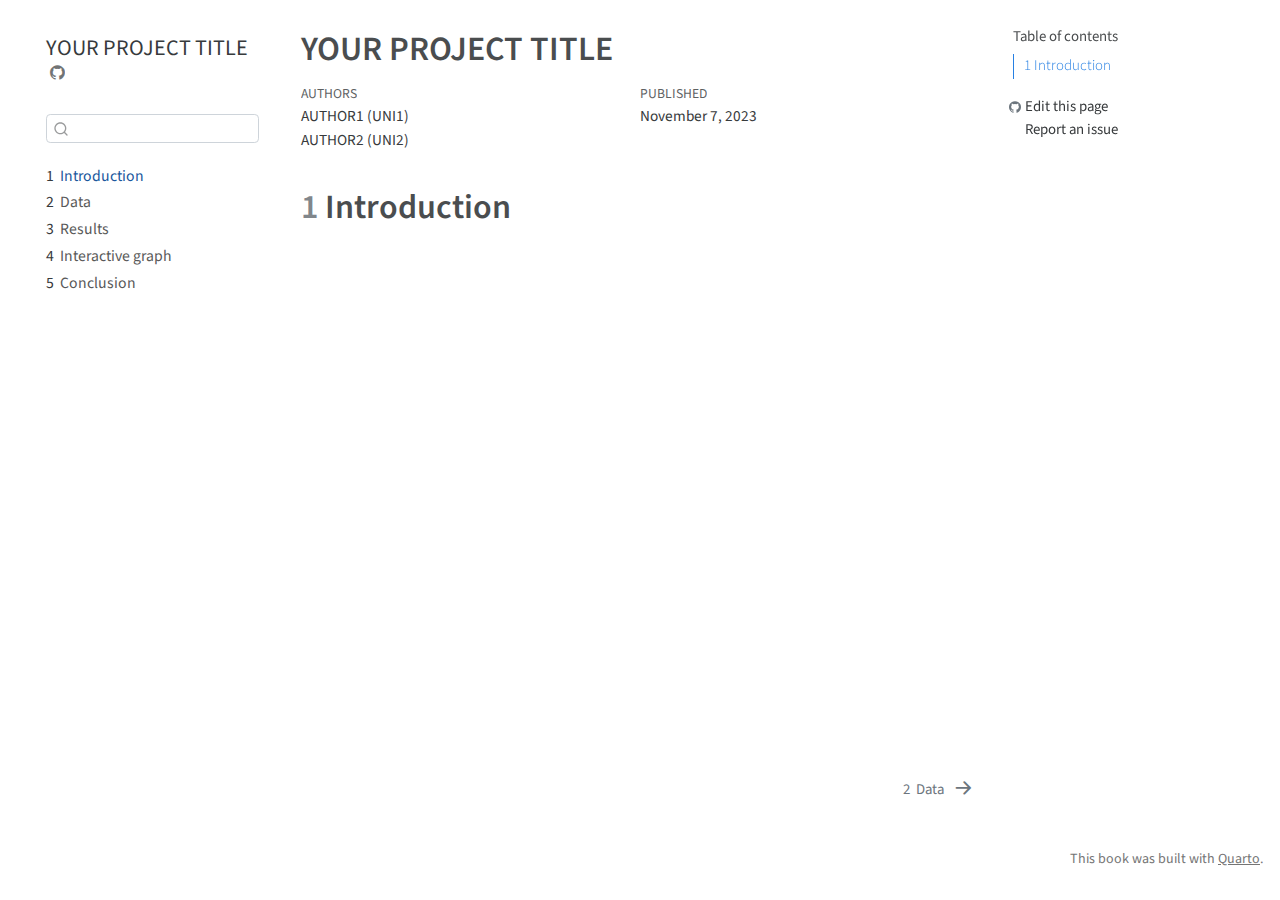
==== docs/index.html @ 66e12816 "Initial commit" ====
<!DOCTYPE html>
<html xmlns="http://www.w3.org/1999/xhtml" lang="en" xml:lang="en"><head>

<meta charset="utf-8">
<meta name="generator" content="quarto-1.3.433">

<meta name="viewport" content="width=device-width, initial-scale=1.0, user-scalable=yes">

<meta name="author" content="AUTHOR1 (UNI1)">
<meta name="author" content="AUTHOR2 (UNI2)">
<meta name="dcterms.date" content="2023-11-07">

<title>YOUR PROJECT TITLE</title>
<style>
code{white-space: pre-wrap;}
span.smallcaps{font-variant: small-caps;}
div.columns{display: flex; gap: min(4vw, 1.5em);}
div.column{flex: auto; overflow-x: auto;}
div.hanging-indent{margin-left: 1.5em; text-indent: -1.5em;}
ul.task-list{list-style: none;}
ul.task-list li input[type="checkbox"] {
  width: 0.8em;
  margin: 0 0.8em 0.2em -1em; /* quarto-specific, see https://github.com/quarto-dev/quarto-cli/issues/4556 */ 
  vertical-align: middle;
}
</style>


<script src="site_libs/quarto-nav/quarto-nav.js"></script>
<script src="site_libs/quarto-nav/headroom.min.js"></script>
<script src="site_libs/clipboard/clipboard.min.js"></script>
<script src="site_libs/quarto-search/autocomplete.umd.js"></script>
<script src="site_libs/quarto-search/fuse.min.js"></script>
<script src="site_libs/quarto-search/quarto-search.js"></script>
<meta name="quarto:offset" content="./">
<link href="./data.html" rel="next">
<script src="site_libs/quarto-html/quarto.js"></script>
<script src="site_libs/quarto-html/popper.min.js"></script>
<script src="site_libs/quarto-html/tippy.umd.min.js"></script>
<script src="site_libs/quarto-html/anchor.min.js"></script>
<link href="site_libs/quarto-html/tippy.css" rel="stylesheet">
<link href="site_libs/quarto-html/quarto-syntax-highlighting.css" rel="stylesheet" id="quarto-text-highlighting-styles">
<script src="site_libs/bootstrap/bootstrap.min.js"></script>
<link href="site_libs/bootstrap/bootstrap-icons.css" rel="stylesheet">
<link href="site_libs/bootstrap/bootstrap.min.css" rel="stylesheet" id="quarto-bootstrap" data-mode="light">
<script id="quarto-search-options" type="application/json">{
  "location": "sidebar",
  "copy-button": false,
  "collapse-after": 3,
  "panel-placement": "start",
  "type": "textbox",
  "limit": 20,
  "language": {
    "search-no-results-text": "No results",
    "search-matching-documents-text": "matching documents",
    "search-copy-link-title": "Copy link to search",
    "search-hide-matches-text": "Hide additional matches",
    "search-more-match-text": "more match in this document",
    "search-more-matches-text": "more matches in this document",
    "search-clear-button-title": "Clear",
    "search-detached-cancel-button-title": "Cancel",
    "search-submit-button-title": "Submit",
    "search-label": "Search"
  }
}</script>


</head>

<body class="nav-sidebar floating">

<div id="quarto-search-results"></div>
  <header id="quarto-header" class="headroom fixed-top">
  <nav class="quarto-secondary-nav">
    <div class="container-fluid d-flex">
      <button type="button" class="quarto-btn-toggle btn" data-bs-toggle="collapse" data-bs-target="#quarto-sidebar,#quarto-sidebar-glass" aria-controls="quarto-sidebar" aria-expanded="false" aria-label="Toggle sidebar navigation" onclick="if (window.quartoToggleHeadroom) { window.quartoToggleHeadroom(); }">
        <i class="bi bi-layout-text-sidebar-reverse"></i>
      </button>
      <nav class="quarto-page-breadcrumbs" aria-label="breadcrumb"><ol class="breadcrumb"><li class="breadcrumb-item"><a href="./index.html"><span class="chapter-number">1</span>&nbsp; <span class="chapter-title">Introduction</span></a></li></ol></nav>
      <a class="flex-grow-1" role="button" data-bs-toggle="collapse" data-bs-target="#quarto-sidebar,#quarto-sidebar-glass" aria-controls="quarto-sidebar" aria-expanded="false" aria-label="Toggle sidebar navigation" onclick="if (window.quartoToggleHeadroom) { window.quartoToggleHeadroom(); }">      
      </a>
      <button type="button" class="btn quarto-search-button" aria-label="" onclick="window.quartoOpenSearch();">
        <i class="bi bi-search"></i>
      </button>
    </div>
  </nav>
</header>
<!-- content -->
<div id="quarto-content" class="quarto-container page-columns page-rows-contents page-layout-article">
<!-- sidebar -->
  <nav id="quarto-sidebar" class="sidebar collapse collapse-horizontal sidebar-navigation floating overflow-auto">
    <div class="pt-lg-2 mt-2 text-left sidebar-header">
    <div class="sidebar-title mb-0 py-0">
      <a href="./">YOUR PROJECT TITLE</a> 
        <div class="sidebar-tools-main">
    <a href="https://github.com/YOUR_GITHUB_ACCOUNT/REPO_NAME" rel="" title="Source Code" class="quarto-navigation-tool px-1" aria-label="Source Code"><i class="bi bi-github"></i></a>
</div>
    </div>
      </div>
        <div class="mt-2 flex-shrink-0 align-items-center">
        <div class="sidebar-search">
        <div id="quarto-search" class="" title="Search"></div>
        </div>
        </div>
    <div class="sidebar-menu-container"> 
    <ul class="list-unstyled mt-1">
        <li class="sidebar-item">
  <div class="sidebar-item-container"> 
  <a href="./index.html" class="sidebar-item-text sidebar-link active">
 <span class="menu-text"><span class="chapter-number">1</span>&nbsp; <span class="chapter-title">Introduction</span></span></a>
  </div>
</li>
        <li class="sidebar-item">
  <div class="sidebar-item-container"> 
  <a href="./data.html" class="sidebar-item-text sidebar-link">
 <span class="menu-text"><span class="chapter-number">2</span>&nbsp; <span class="chapter-title">Data</span></span></a>
  </div>
</li>
        <li class="sidebar-item">
  <div class="sidebar-item-container"> 
  <a href="./results.html" class="sidebar-item-text sidebar-link">
 <span class="menu-text"><span class="chapter-number">3</span>&nbsp; <span class="chapter-title">Results</span></span></a>
  </div>
</li>
        <li class="sidebar-item">
  <div class="sidebar-item-container"> 
  <a href="./d3graph.html" class="sidebar-item-text sidebar-link">
 <span class="menu-text"><span class="chapter-number">4</span>&nbsp; <span class="chapter-title">Interactive graph</span></span></a>
  </div>
</li>
        <li class="sidebar-item">
  <div class="sidebar-item-container"> 
  <a href="./conclusion.html" class="sidebar-item-text sidebar-link">
 <span class="menu-text"><span class="chapter-number">5</span>&nbsp; <span class="chapter-title">Conclusion</span></span></a>
  </div>
</li>
    </ul>
    </div>
</nav>
<div id="quarto-sidebar-glass" data-bs-toggle="collapse" data-bs-target="#quarto-sidebar,#quarto-sidebar-glass"></div>
<!-- margin-sidebar -->
    <div id="quarto-margin-sidebar" class="sidebar margin-sidebar">
        <nav id="TOC" role="doc-toc" class="toc-active">
    <h2 id="toc-title">Table of contents</h2>
   
  <ul>
  <li><a href="#introduction" id="toc-introduction" class="nav-link active" data-scroll-target="#introduction"><span class="header-section-number">1</span> Introduction</a></li>
  </ul>
<div class="toc-actions"><div><i class="bi bi-github"></i></div><div class="action-links"><p><a href="https://github.com/YOUR_GITHUB_ACCOUNT/REPO_NAME/edit/main/index.qmd" class="toc-action">Edit this page</a></p><p><a href="https://github.com/YOUR_GITHUB_ACCOUNT/REPO_NAME/issues/new" class="toc-action">Report an issue</a></p></div></div></nav>
    </div>
<!-- main -->
<main class="content" id="quarto-document-content">

<header id="title-block-header" class="quarto-title-block default">
<div class="quarto-title">
<h1 class="title">YOUR PROJECT TITLE</h1>
</div>



<div class="quarto-title-meta">

    <div>
    <div class="quarto-title-meta-heading">Authors</div>
    <div class="quarto-title-meta-contents">
             <p>AUTHOR1 (UNI1) </p>
             <p>AUTHOR2 (UNI2) </p>
          </div>
  </div>
    
    <div>
    <div class="quarto-title-meta-heading">Published</div>
    <div class="quarto-title-meta-contents">
      <p class="date">November 7, 2023</p>
    </div>
  </div>
  
    
  </div>
  

</header>

<section id="introduction" class="level1" data-number="1">
<h1 data-number="1"><span class="header-section-number">1</span> Introduction</h1>


</section>

</main> <!-- /main -->
<script id="quarto-html-after-body" type="application/javascript">
window.document.addEventListener("DOMContentLoaded", function (event) {
  const toggleBodyColorMode = (bsSheetEl) => {
    const mode = bsSheetEl.getAttribute("data-mode");
    const bodyEl = window.document.querySelector("body");
    if (mode === "dark") {
      bodyEl.classList.add("quarto-dark");
      bodyEl.classList.remove("quarto-light");
    } else {
      bodyEl.classList.add("quarto-light");
      bodyEl.classList.remove("quarto-dark");
    }
  }
  const toggleBodyColorPrimary = () => {
    const bsSheetEl = window.document.querySelector("link#quarto-bootstrap");
    if (bsSheetEl) {
      toggleBodyColorMode(bsSheetEl);
    }
  }
  toggleBodyColorPrimary();  
  const icon = "";
  const anchorJS = new window.AnchorJS();
  anchorJS.options = {
    placement: 'right',
    icon: icon
  };
  anchorJS.add('.anchored');
  const isCodeAnnotation = (el) => {
    for (const clz of el.classList) {
      if (clz.startsWith('code-annotation-')) {                     
        return true;
      }
    }
    return false;
  }
  const clipboard = new window.ClipboardJS('.code-copy-button', {
    text: function(trigger) {
      const codeEl = trigger.previousElementSibling.cloneNode(true);
      for (const childEl of codeEl.children) {
        if (isCodeAnnotation(childEl)) {
          childEl.remove();
        }
      }
      return codeEl.innerText;
    }
  });
  clipboard.on('success', function(e) {
    // button target
    const button = e.trigger;
    // don't keep focus
    button.blur();
    // flash "checked"
    button.classList.add('code-copy-button-checked');
    var currentTitle = button.getAttribute("title");
    button.setAttribute("title", "Copied!");
    let tooltip;
    if (window.bootstrap) {
      button.setAttribute("data-bs-toggle", "tooltip");
      button.setAttribute("data-bs-placement", "left");
      button.setAttribute("data-bs-title", "Copied!");
      tooltip = new bootstrap.Tooltip(button, 
        { trigger: "manual", 
          customClass: "code-copy-button-tooltip",
          offset: [0, -8]});
      tooltip.show();    
    }
    setTimeout(function() {
      if (tooltip) {
        tooltip.hide();
        button.removeAttribute("data-bs-title");
        button.removeAttribute("data-bs-toggle");
        button.removeAttribute("data-bs-placement");
      }
      button.setAttribute("title", currentTitle);
      button.classList.remove('code-copy-button-checked');
    }, 1000);
    // clear code selection
    e.clearSelection();
  });
  function tippyHover(el, contentFn) {
    const config = {
      allowHTML: true,
      content: contentFn,
      maxWidth: 500,
      delay: 100,
      arrow: false,
      appendTo: function(el) {
          return el.parentElement;
      },
      interactive: true,
      interactiveBorder: 10,
      theme: 'quarto',
      placement: 'bottom-start'
    };
    window.tippy(el, config); 
  }
  const noterefs = window.document.querySelectorAll('a[role="doc-noteref"]');
  for (var i=0; i<noterefs.length; i++) {
    const ref = noterefs[i];
    tippyHover(ref, function() {
      // use id or data attribute instead here
      let href = ref.getAttribute('data-footnote-href') || ref.getAttribute('href');
      try { href = new URL(href).hash; } catch {}
      const id = href.replace(/^#\/?/, "");
      const note = window.document.getElementById(id);
      return note.innerHTML;
    });
  }
      let selectedAnnoteEl;
      const selectorForAnnotation = ( cell, annotation) => {
        let cellAttr = 'data-code-cell="' + cell + '"';
        let lineAttr = 'data-code-annotation="' +  annotation + '"';
        const selector = 'span[' + cellAttr + '][' + lineAttr + ']';
        return selector;
      }
      const selectCodeLines = (annoteEl) => {
        const doc = window.document;
        const targetCell = annoteEl.getAttribute("data-target-cell");
        const targetAnnotation = annoteEl.getAttribute("data-target-annotation");
        const annoteSpan = window.document.querySelector(selectorForAnnotation(targetCell, targetAnnotation));
        const lines = annoteSpan.getAttribute("data-code-lines").split(",");
        const lineIds = lines.map((line) => {
          return targetCell + "-" + line;
        })
        let top = null;
        let height = null;
        let parent = null;
        if (lineIds.length > 0) {
            //compute the position of the single el (top and bottom and make a div)
            const el = window.document.getElementById(lineIds[0]);
            top = el.offsetTop;
            height = el.offsetHeight;
            parent = el.parentElement.parentElement;
          if (lineIds.length > 1) {
            const lastEl = window.document.getElementById(lineIds[lineIds.length - 1]);
            const bottom = lastEl.offsetTop + lastEl.offsetHeight;
            height = bottom - top;
          }
          if (top !== null && height !== null && parent !== null) {
            // cook up a div (if necessary) and position it 
            let div = window.document.getElementById("code-annotation-line-highlight");
            if (div === null) {
              div = window.document.createElement("div");
              div.setAttribute("id", "code-annotation-line-highlight");
              div.style.position = 'absolute';
              parent.appendChild(div);
            }
            div.style.top = top - 2 + "px";
            div.style.height = height + 4 + "px";
            let gutterDiv = window.document.getElementById("code-annotation-line-highlight-gutter");
            if (gutterDiv === null) {
              gutterDiv = window.document.createElement("div");
              gutterDiv.setAttribute("id", "code-annotation-line-highlight-gutter");
              gutterDiv.style.position = 'absolute';
              const codeCell = window.document.getElementById(targetCell);
              const gutter = codeCell.querySelector('.code-annotation-gutter');
              gutter.appendChild(gutterDiv);
            }
            gutterDiv.style.top = top - 2 + "px";
            gutterDiv.style.height = height + 4 + "px";
          }
          selectedAnnoteEl = annoteEl;
        }
      };
      const unselectCodeLines = () => {
        const elementsIds = ["code-annotation-line-highlight", "code-annotation-line-highlight-gutter"];
        elementsIds.forEach((elId) => {
          const div = window.document.getElementById(elId);
          if (div) {
            div.remove();
          }
        });
        selectedAnnoteEl = undefined;
      };
      // Attach click handler to the DT
      const annoteDls = window.document.querySelectorAll('dt[data-target-cell]');
      for (const annoteDlNode of annoteDls) {
        annoteDlNode.addEventListener('click', (event) => {
          const clickedEl = event.target;
          if (clickedEl !== selectedAnnoteEl) {
            unselectCodeLines();
            const activeEl = window.document.querySelector('dt[data-target-cell].code-annotation-active');
            if (activeEl) {
              activeEl.classList.remove('code-annotation-active');
            }
            selectCodeLines(clickedEl);
            clickedEl.classList.add('code-annotation-active');
          } else {
            // Unselect the line
            unselectCodeLines();
            clickedEl.classList.remove('code-annotation-active');
          }
        });
      }
  const findCites = (el) => {
    const parentEl = el.parentElement;
    if (parentEl) {
      const cites = parentEl.dataset.cites;
      if (cites) {
        return {
          el,
          cites: cites.split(' ')
        };
      } else {
        return findCites(el.parentElement)
      }
    } else {
      return undefined;
    }
  };
  var bibliorefs = window.document.querySelectorAll('a[role="doc-biblioref"]');
  for (var i=0; i<bibliorefs.length; i++) {
    const ref = bibliorefs[i];
    const citeInfo = findCites(ref);
    if (citeInfo) {
      tippyHover(citeInfo.el, function() {
        var popup = window.document.createElement('div');
        citeInfo.cites.forEach(function(cite) {
          var citeDiv = window.document.createElement('div');
          citeDiv.classList.add('hanging-indent');
          citeDiv.classList.add('csl-entry');
          var biblioDiv = window.document.getElementById('ref-' + cite);
          if (biblioDiv) {
            citeDiv.innerHTML = biblioDiv.innerHTML;
          }
          popup.appendChild(citeDiv);
        });
        return popup.innerHTML;
      });
    }
  }
});
</script>
<nav class="page-navigation">
  <div class="nav-page nav-page-previous">
  </div>
  <div class="nav-page nav-page-next">
      <a href="./data.html" class="pagination-link">
        <span class="nav-page-text"><span class="chapter-number">2</span>&nbsp; <span class="chapter-title">Data</span></span> <i class="bi bi-arrow-right-short"></i>
      </a>
  </div>
</nav>
</div> <!-- /content -->
<footer class="footer">
  <div class="nav-footer">
    <div class="nav-footer-left">
      &nbsp;
    </div>   
    <div class="nav-footer-center">
      &nbsp;
    </div>
    <div class="nav-footer-right">This book was built with <a href="https://quarto.org/">Quarto</a>.</div>
  </div>
</footer>



</body></html>
---- docs/site_libs/quarto-html/tippy.css ----
.tippy-box[data-animation=fade][data-state=hidden]{opacity:0}[data-tippy-root]{max-width:calc(100vw - 10px)}.tippy-box{position:relative;background-color:#333;color:#fff;border-radius:4px;font-size:14px;line-height:1.4;white-space:normal;outline:0;transition-property:transform,visibility,opacity}.tippy-box[data-placement^=top]>.tippy-arrow{bottom:0}.tippy-box[data-placement^=top]>.tippy-arrow:before{bottom:-7px;left:0;border-width:8px 8px 0;border-top-color:initial;transform-origin:center top}.tippy-box[data-placement^=bottom]>.tippy-arrow{top:0}.tippy-box[data-placement^=bottom]>.tippy-arrow:before{top:-7px;left:0;border-width:0 8px 8px;border-bottom-color:initial;transform-origin:center bottom}.tippy-box[data-placement^=left]>.tippy-arrow{right:0}.tippy-box[data-placement^=left]>.tippy-arrow:before{border-width:8px 0 8px 8px;border-left-color:initial;right:-7px;transform-origin:center left}.tippy-box[data-placement^=right]>.tippy-arrow{left:0}.tippy-box[data-placement^=right]>.tippy-arrow:before{left:-7px;border-width:8px 8px 8px 0;border-right-color:initial;transform-origin:center right}.tippy-box[data-inertia][data-state=visible]{transition-timing-function:cubic-bezier(.54,1.5,.38,1.11)}.tippy-arrow{width:16px;height:16px;color:#333}.tippy-arrow:before{content:"";position:absolute;border-color:transparent;border-style:solid}.tippy-content{position:relative;padding:5px 9px;z-index:1}
---- docs/site_libs/quarto-html/quarto-syntax-highlighting.css ----
/* quarto syntax highlight colors */
:root {
  --quarto-hl-ot-color: #003B4F;
  --quarto-hl-at-color: #657422;
  --quarto-hl-ss-color: #20794D;
  --quarto-hl-an-color: #5E5E5E;
  --quarto-hl-fu-color: #4758AB;
  --quarto-hl-st-color: #20794D;
  --quarto-hl-cf-color: #003B4F;
  --quarto-hl-op-color: #5E5E5E;
  --quarto-hl-er-color: #AD0000;
  --quarto-hl-bn-color: #AD0000;
  --quarto-hl-al-color: #AD0000;
  --quarto-hl-va-color: #111111;
  --quarto-hl-bu-color: inherit;
  --quarto-hl-ex-color: inherit;
  --quarto-hl-pp-color: #AD0000;
  --quarto-hl-in-color: #5E5E5E;
  --quarto-hl-vs-color: #20794D;
  --quarto-hl-wa-color: #5E5E5E;
  --quarto-hl-do-color: #5E5E5E;
  --quarto-hl-im-color: #00769E;
  --quarto-hl-ch-color: #20794D;
  --quarto-hl-dt-color: #AD0000;
  --quarto-hl-fl-color: #AD0000;
  --quarto-hl-co-color: #5E5E5E;
  --quarto-hl-cv-color: #5E5E5E;
  --quarto-hl-cn-color: #8f5902;
  --quarto-hl-sc-color: #5E5E5E;
  --quarto-hl-dv-color: #AD0000;
  --quarto-hl-kw-color: #003B4F;
}

/* other quarto variables */
:root {
  --quarto-font-monospace: SFMono-Regular, Menlo, Monaco, Consolas, "Liberation Mono", "Courier New", monospace;
}

pre > code.sourceCode > span {
  color: #003B4F;
}

code span {
  color: #003B4F;
}

code.sourceCode > span {
  color: #003B4F;
}

div.sourceCode,
div.sourceCode pre.sourceCode {
  color: #003B4F;
}

code span.ot {
  color: #003B4F;
  font-style: inherit;
}

code span.at {
  color: #657422;
  font-style: inherit;
}

code span.ss {
  color: #20794D;
  font-style: inherit;
}

code span.an {
  color: #5E5E5E;
  font-style: inherit;
}

code span.fu {
  color: #4758AB;
  font-style: inherit;
}

code span.st {
  color: #20794D;
  font-style: inherit;
}

code span.cf {
  color: #003B4F;
  font-style: inherit;
}

code span.op {
  color: #5E5E5E;
  font-style: inherit;
}

code span.er {
  color: #AD0000;
  font-style: inherit;
}

code span.bn {
  color: #AD0000;
  font-style: inherit;
}

code span.al {
  color: #AD0000;
  font-style: inherit;
}

code span.va {
  color: #111111;
  font-style: inherit;
}

code span.bu {
  font-style: inherit;
}

code span.ex {
  font-style: inherit;
}

code span.pp {
  color: #AD0000;
  font-style: inherit;
}

code span.in {
  color: #5E5E5E;
  font-style: inherit;
}

code span.vs {
  color: #20794D;
  font-style: inherit;
}

code span.wa {
  color: #5E5E5E;
  font-style: italic;
}

code span.do {
  color: #5E5E5E;
  font-style: italic;
}

code span.im {
  color: #00769E;
  font-style: inherit;
}

code span.ch {
  color: #20794D;
  font-style: inherit;
}

code span.dt {
  color: #AD0000;
  font-style: inherit;
}

code span.fl {
  color: #AD0000;
  font-style: inherit;
}

code span.co {
  color: #5E5E5E;
  font-style: inherit;
}

code span.cv {
  color: #5E5E5E;
  font-style: italic;
}

code span.cn {
  color: #8f5902;
  font-style: inherit;
}

code span.sc {
  color: #5E5E5E;
  font-style: inherit;
}

code span.dv {
  color: #AD0000;
  font-style: inherit;
}

code span.kw {
  color: #003B4F;
  font-style: inherit;
}

.prevent-inlining {
  content: "</";
}

/*# sourceMappingURL=debc5d5d77c3f9108843748ff7464032.css.map */
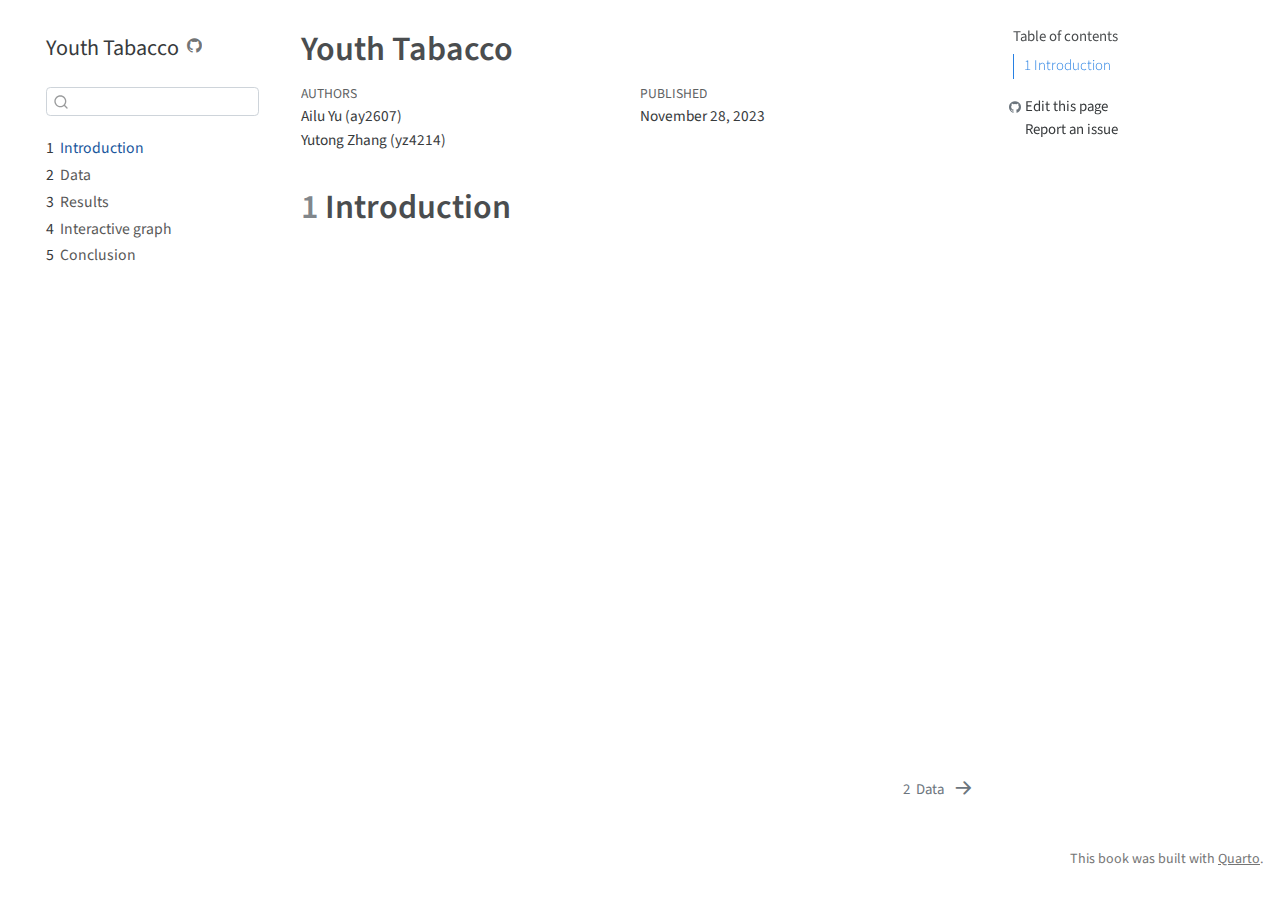
==== commit 1d75fe8f: "initial render" ====
--- a/docs/index.html
+++ b/docs/index.html
@@ -6,11 +6,11 @@
 
 <meta name="viewport" content="width=device-width, initial-scale=1.0, user-scalable=yes">
 
-<meta name="author" content="AUTHOR1 (UNI1)">
-<meta name="author" content="AUTHOR2 (UNI2)">
-<meta name="dcterms.date" content="2023-11-07">
-
-<title>YOUR PROJECT TITLE</title>
+<meta name="author" content="Ailu Yu (ay2607)">
+<meta name="author" content="Yutong Zhang (yz4214)">
+<meta name="dcterms.date" content="2023-11-28">
+
+<title>Youth Tabacco</title>
 <style>
 code{white-space: pre-wrap;}
 span.smallcaps{font-variant: small-caps;}
@@ -91,9 +91,9 @@
   <nav id="quarto-sidebar" class="sidebar collapse collapse-horizontal sidebar-navigation floating overflow-auto">
     <div class="pt-lg-2 mt-2 text-left sidebar-header">
     <div class="sidebar-title mb-0 py-0">
-      <a href="./">YOUR PROJECT TITLE</a> 
+      <a href="./">Youth Tabacco</a> 
         <div class="sidebar-tools-main">
-    <a href="https://github.com/YOUR_GITHUB_ACCOUNT/REPO_NAME" rel="" title="Source Code" class="quarto-navigation-tool px-1" aria-label="Source Code"><i class="bi bi-github"></i></a>
+    <a href="https://github.com/yutongzhang37/tobacco" rel="" title="Source Code" class="quarto-navigation-tool px-1" aria-label="Source Code"><i class="bi bi-github"></i></a>
 </div>
     </div>
       </div>
@@ -146,14 +146,14 @@
   <ul>
   <li><a href="#introduction" id="toc-introduction" class="nav-link active" data-scroll-target="#introduction"><span class="header-section-number">1</span> Introduction</a></li>
   </ul>
-<div class="toc-actions"><div><i class="bi bi-github"></i></div><div class="action-links"><p><a href="https://github.com/YOUR_GITHUB_ACCOUNT/REPO_NAME/edit/main/index.qmd" class="toc-action">Edit this page</a></p><p><a href="https://github.com/YOUR_GITHUB_ACCOUNT/REPO_NAME/issues/new" class="toc-action">Report an issue</a></p></div></div></nav>
+<div class="toc-actions"><div><i class="bi bi-github"></i></div><div class="action-links"><p><a href="https://github.com/yutongzhang37/tobacco/edit/main/index.qmd" class="toc-action">Edit this page</a></p><p><a href="https://github.com/yutongzhang37/tobacco/issues/new" class="toc-action">Report an issue</a></p></div></div></nav>
     </div>
 <!-- main -->
 <main class="content" id="quarto-document-content">
 
 <header id="title-block-header" class="quarto-title-block default">
 <div class="quarto-title">
-<h1 class="title">YOUR PROJECT TITLE</h1>
+<h1 class="title">Youth Tabacco</h1>
 </div>
 
 
@@ -163,15 +163,15 @@
     <div>
     <div class="quarto-title-meta-heading">Authors</div>
     <div class="quarto-title-meta-contents">
-             <p>AUTHOR1 (UNI1) </p>
-             <p>AUTHOR2 (UNI2) </p>
+             <p>Ailu Yu (ay2607) </p>
+             <p>Yutong Zhang (yz4214) </p>
           </div>
   </div>
     
     <div>
     <div class="quarto-title-meta-heading">Published</div>
     <div class="quarto-title-meta-contents">
-      <p class="date">November 7, 2023</p>
+      <p class="date">November 28, 2023</p>
     </div>
   </div>
   
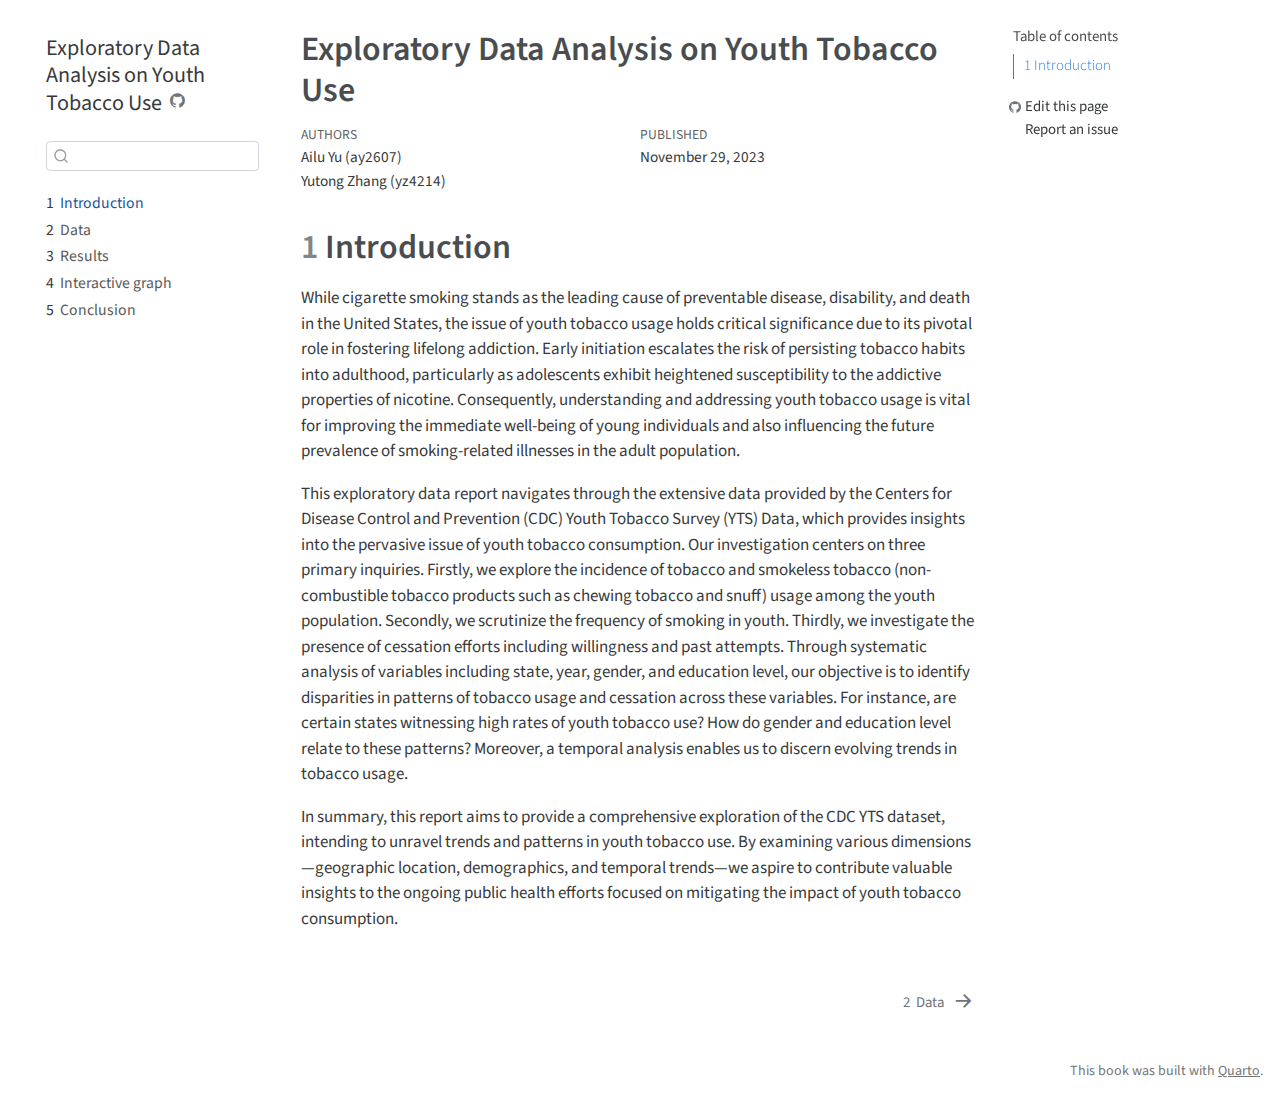
==== commit d670f747: "Updates on Research Plan" ====
--- a/docs/index.html
+++ b/docs/index.html
@@ -2,15 +2,15 @@
 <html xmlns="http://www.w3.org/1999/xhtml" lang="en" xml:lang="en"><head>
 
 <meta charset="utf-8">
-<meta name="generator" content="quarto-1.3.433">
+<meta name="generator" content="quarto-1.3.353">
 
 <meta name="viewport" content="width=device-width, initial-scale=1.0, user-scalable=yes">
 
 <meta name="author" content="Ailu Yu (ay2607)">
 <meta name="author" content="Yutong Zhang (yz4214)">
-<meta name="dcterms.date" content="2023-11-28">
-
-<title>Youth Tabacco</title>
+<meta name="dcterms.date" content="2023-11-29">
+
+<title>Exploratory Data Analysis on Youth Tobacco Use</title>
 <style>
 code{white-space: pre-wrap;}
 span.smallcaps{font-variant: small-caps;}
@@ -59,8 +59,7 @@
     "search-more-matches-text": "more matches in this document",
     "search-clear-button-title": "Clear",
     "search-detached-cancel-button-title": "Cancel",
-    "search-submit-button-title": "Submit",
-    "search-label": "Search"
+    "search-submit-button-title": "Submit"
   }
 }</script>
 
@@ -79,7 +78,7 @@
       <nav class="quarto-page-breadcrumbs" aria-label="breadcrumb"><ol class="breadcrumb"><li class="breadcrumb-item"><a href="./index.html"><span class="chapter-number">1</span>&nbsp; <span class="chapter-title">Introduction</span></a></li></ol></nav>
       <a class="flex-grow-1" role="button" data-bs-toggle="collapse" data-bs-target="#quarto-sidebar,#quarto-sidebar-glass" aria-controls="quarto-sidebar" aria-expanded="false" aria-label="Toggle sidebar navigation" onclick="if (window.quartoToggleHeadroom) { window.quartoToggleHeadroom(); }">      
       </a>
-      <button type="button" class="btn quarto-search-button" aria-label="" onclick="window.quartoOpenSearch();">
+      <button type="button" class="btn quarto-search-button" aria-label="Search" onclick="window.quartoOpenSearch();">
         <i class="bi bi-search"></i>
       </button>
     </div>
@@ -91,9 +90,9 @@
   <nav id="quarto-sidebar" class="sidebar collapse collapse-horizontal sidebar-navigation floating overflow-auto">
     <div class="pt-lg-2 mt-2 text-left sidebar-header">
     <div class="sidebar-title mb-0 py-0">
-      <a href="./">Youth Tabacco</a> 
+      <a href="./">Exploratory Data Analysis on Youth Tobacco Use</a> 
         <div class="sidebar-tools-main">
-    <a href="https://github.com/yutongzhang37/tobacco" rel="" title="Source Code" class="quarto-navigation-tool px-1" aria-label="Source Code"><i class="bi bi-github"></i></a>
+    <a href="https://github.com/yutongzhang37/tobacco" title="Source Code" class="quarto-navigation-tool px-1" aria-label="Source Code"><i class="bi bi-github"></i></a>
 </div>
     </div>
       </div>
@@ -153,7 +152,7 @@
 
 <header id="title-block-header" class="quarto-title-block default">
 <div class="quarto-title">
-<h1 class="title">Youth Tabacco</h1>
+<h1 class="title">Exploratory Data Analysis on Youth Tobacco Use</h1>
 </div>
 
 
@@ -171,7 +170,7 @@
     <div>
     <div class="quarto-title-meta-heading">Published</div>
     <div class="quarto-title-meta-contents">
-      <p class="date">November 28, 2023</p>
+      <p class="date">November 29, 2023</p>
     </div>
   </div>
   
@@ -183,6 +182,9 @@
 
 <section id="introduction" class="level1" data-number="1">
 <h1 data-number="1"><span class="header-section-number">1</span> Introduction</h1>
+<p>While cigarette smoking stands as the leading cause of preventable disease, disability, and death in the United States, the issue of youth tobacco usage holds critical significance due to its pivotal role in fostering lifelong addiction. Early initiation escalates the risk of persisting tobacco habits into adulthood, particularly as adolescents exhibit heightened susceptibility to the addictive properties of nicotine. Consequently, understanding and addressing youth tobacco usage is vital for improving the immediate well-being of young individuals and also influencing the future prevalence of smoking-related illnesses in the adult population.</p>
+<p>This exploratory data report navigates through the extensive data provided by the Centers for Disease Control and Prevention (CDC) Youth Tobacco Survey (YTS) Data, which provides insights into the pervasive issue of youth tobacco consumption. Our investigation centers on three primary inquiries. Firstly, we explore the incidence of tobacco and smokeless tobacco (non-combustible tobacco products such as chewing tobacco and snuff) usage among the youth population. Secondly, we scrutinize the frequency of smoking in youth. Thirdly, we investigate the presence of cessation efforts including willingness and past attempts. Through systematic analysis of variables including state, year, gender, and education level, our objective is to identify disparities in patterns of tobacco usage and cessation across these variables. For instance, are certain states witnessing high rates of youth tobacco use? How do gender and education level relate to these patterns? Moreover, a temporal analysis enables us to discern evolving trends in tobacco usage.</p>
+<p>In summary, this report aims to provide a comprehensive exploration of the CDC YTS dataset, intending to unravel trends and patterns in youth tobacco use. By examining various dimensions—geographic location, demographics, and temporal trends—we aspire to contribute valuable insights to the ongoing public health efforts focused on mitigating the impact of youth tobacco consumption.</p>
 
 
 </section>
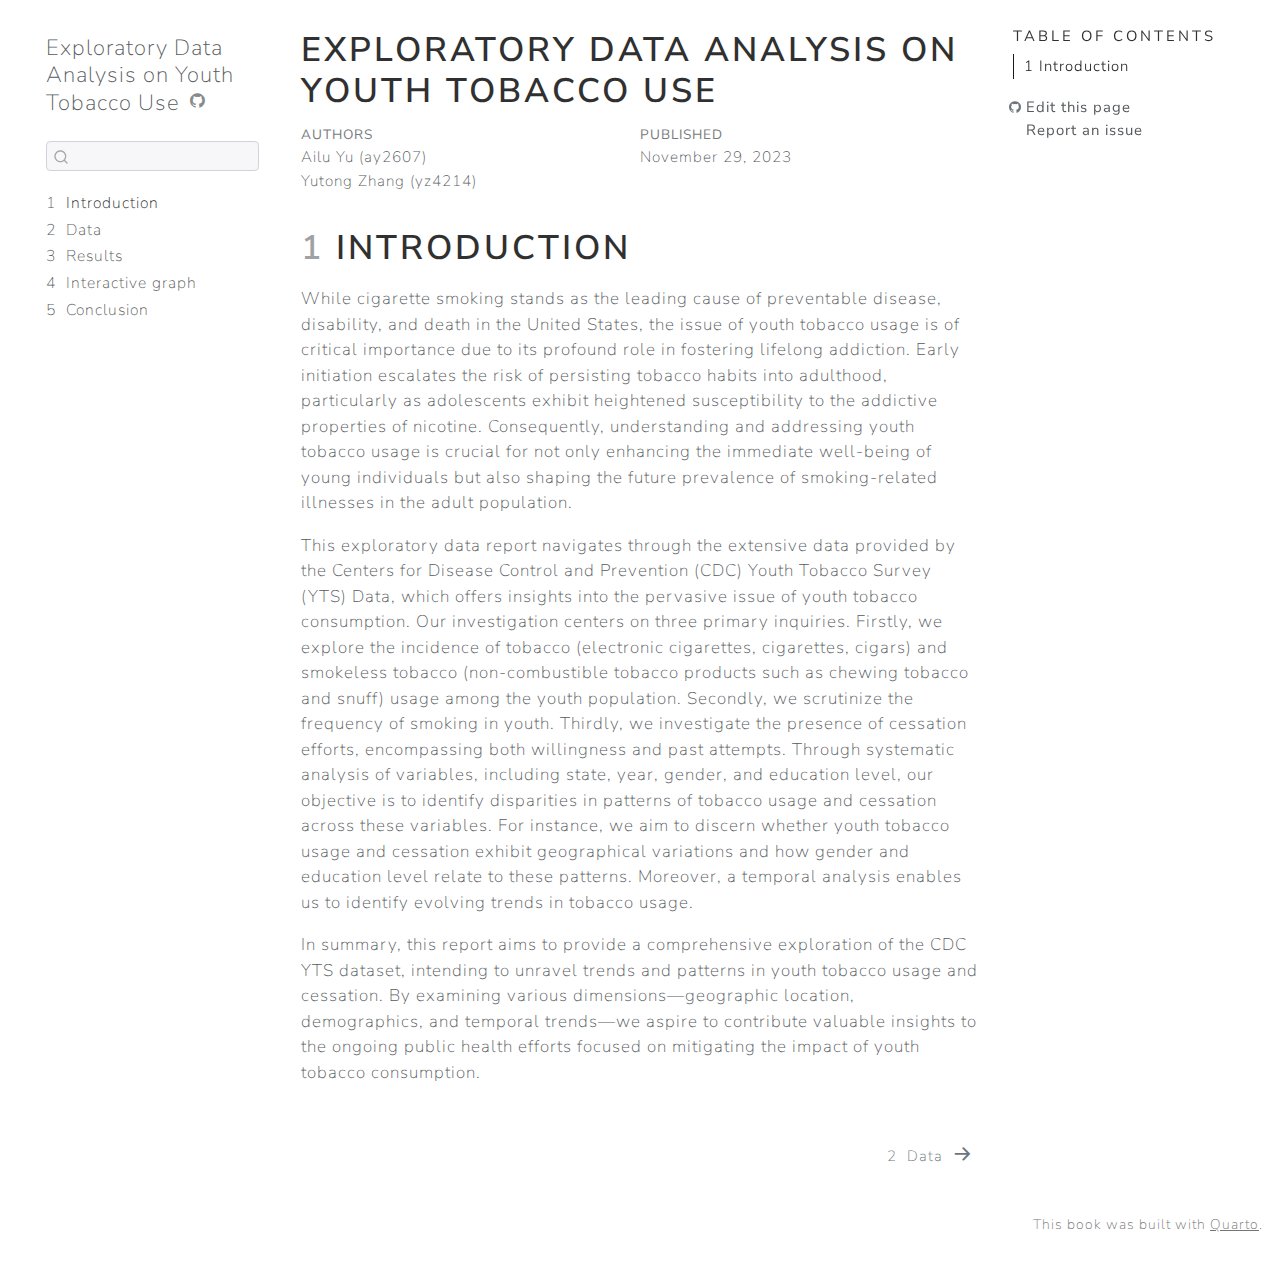
==== commit f1189610: "update index.qmd & data.qmd" ====
--- a/docs/index.html
+++ b/docs/index.html
@@ -2,7 +2,7 @@
 <html xmlns="http://www.w3.org/1999/xhtml" lang="en" xml:lang="en"><head>
 
 <meta charset="utf-8">
-<meta name="generator" content="quarto-1.3.353">
+<meta name="generator" content="quarto-1.3.433">
 
 <meta name="viewport" content="width=device-width, initial-scale=1.0, user-scalable=yes">
 
@@ -59,7 +59,8 @@
     "search-more-matches-text": "more matches in this document",
     "search-clear-button-title": "Clear",
     "search-detached-cancel-button-title": "Cancel",
-    "search-submit-button-title": "Submit"
+    "search-submit-button-title": "Submit",
+    "search-label": "Search"
   }
 }</script>
 
@@ -78,7 +79,7 @@
       <nav class="quarto-page-breadcrumbs" aria-label="breadcrumb"><ol class="breadcrumb"><li class="breadcrumb-item"><a href="./index.html"><span class="chapter-number">1</span>&nbsp; <span class="chapter-title">Introduction</span></a></li></ol></nav>
       <a class="flex-grow-1" role="button" data-bs-toggle="collapse" data-bs-target="#quarto-sidebar,#quarto-sidebar-glass" aria-controls="quarto-sidebar" aria-expanded="false" aria-label="Toggle sidebar navigation" onclick="if (window.quartoToggleHeadroom) { window.quartoToggleHeadroom(); }">      
       </a>
-      <button type="button" class="btn quarto-search-button" aria-label="Search" onclick="window.quartoOpenSearch();">
+      <button type="button" class="btn quarto-search-button" aria-label="" onclick="window.quartoOpenSearch();">
         <i class="bi bi-search"></i>
       </button>
     </div>
@@ -92,7 +93,7 @@
     <div class="sidebar-title mb-0 py-0">
       <a href="./">Exploratory Data Analysis on Youth Tobacco Use</a> 
         <div class="sidebar-tools-main">
-    <a href="https://github.com/yutongzhang37/tobacco" title="Source Code" class="quarto-navigation-tool px-1" aria-label="Source Code"><i class="bi bi-github"></i></a>
+    <a href="https://github.com/yutongzhang37/tobacco" rel="" title="Source Code" class="quarto-navigation-tool px-1" aria-label="Source Code"><i class="bi bi-github"></i></a>
 </div>
     </div>
       </div>
@@ -182,9 +183,9 @@
 
 <section id="introduction" class="level1" data-number="1">
 <h1 data-number="1"><span class="header-section-number">1</span> Introduction</h1>
-<p>While cigarette smoking stands as the leading cause of preventable disease, disability, and death in the United States, the issue of youth tobacco usage holds critical significance due to its pivotal role in fostering lifelong addiction. Early initiation escalates the risk of persisting tobacco habits into adulthood, particularly as adolescents exhibit heightened susceptibility to the addictive properties of nicotine. Consequently, understanding and addressing youth tobacco usage is vital for improving the immediate well-being of young individuals and also influencing the future prevalence of smoking-related illnesses in the adult population.</p>
-<p>This exploratory data report navigates through the extensive data provided by the Centers for Disease Control and Prevention (CDC) Youth Tobacco Survey (YTS) Data, which provides insights into the pervasive issue of youth tobacco consumption. Our investigation centers on three primary inquiries. Firstly, we explore the incidence of tobacco and smokeless tobacco (non-combustible tobacco products such as chewing tobacco and snuff) usage among the youth population. Secondly, we scrutinize the frequency of smoking in youth. Thirdly, we investigate the presence of cessation efforts including willingness and past attempts. Through systematic analysis of variables including state, year, gender, and education level, our objective is to identify disparities in patterns of tobacco usage and cessation across these variables. For instance, are certain states witnessing high rates of youth tobacco use? How do gender and education level relate to these patterns? Moreover, a temporal analysis enables us to discern evolving trends in tobacco usage.</p>
-<p>In summary, this report aims to provide a comprehensive exploration of the CDC YTS dataset, intending to unravel trends and patterns in youth tobacco use. By examining various dimensions—geographic location, demographics, and temporal trends—we aspire to contribute valuable insights to the ongoing public health efforts focused on mitigating the impact of youth tobacco consumption.</p>
+<p>While cigarette smoking stands as the leading cause of preventable disease, disability, and death in the United States, the issue of youth tobacco usage is of critical importance due to its profound role in fostering lifelong addiction. Early initiation escalates the risk of persisting tobacco habits into adulthood, particularly as adolescents exhibit heightened susceptibility to the addictive properties of nicotine. Consequently, understanding and addressing youth tobacco usage is crucial for not only enhancing the immediate well-being of young individuals but also shaping the future prevalence of smoking-related illnesses in the adult population.</p>
+<p>This exploratory data report navigates through the extensive data provided by the Centers for Disease Control and Prevention (CDC) Youth Tobacco Survey (YTS) Data, which offers insights into the pervasive issue of youth tobacco consumption. Our investigation centers on three primary inquiries. Firstly, we explore the incidence of tobacco (electronic cigarettes, cigarettes, cigars) and smokeless tobacco (non-combustible tobacco products such as chewing tobacco and snuff) usage among the youth population. Secondly, we scrutinize the frequency of smoking in youth. Thirdly, we investigate the presence of cessation efforts, encompassing both willingness and past attempts. Through systematic analysis of variables, including state, year, gender, and education level, our objective is to identify disparities in patterns of tobacco usage and cessation across these variables. For instance, we aim to discern whether youth tobacco usage and cessation exhibit geographical variations and how gender and education level relate to these patterns. Moreover, a temporal analysis enables us to identify evolving trends in tobacco usage.</p>
+<p>In summary, this report aims to provide a comprehensive exploration of the CDC YTS dataset, intending to unravel trends and patterns in youth tobacco usage and cessation. By examining various dimensions—geographic location, demographics, and temporal trends—we aspire to contribute valuable insights to the ongoing public health efforts focused on mitigating the impact of youth tobacco consumption.</p>
 
 
 </section>
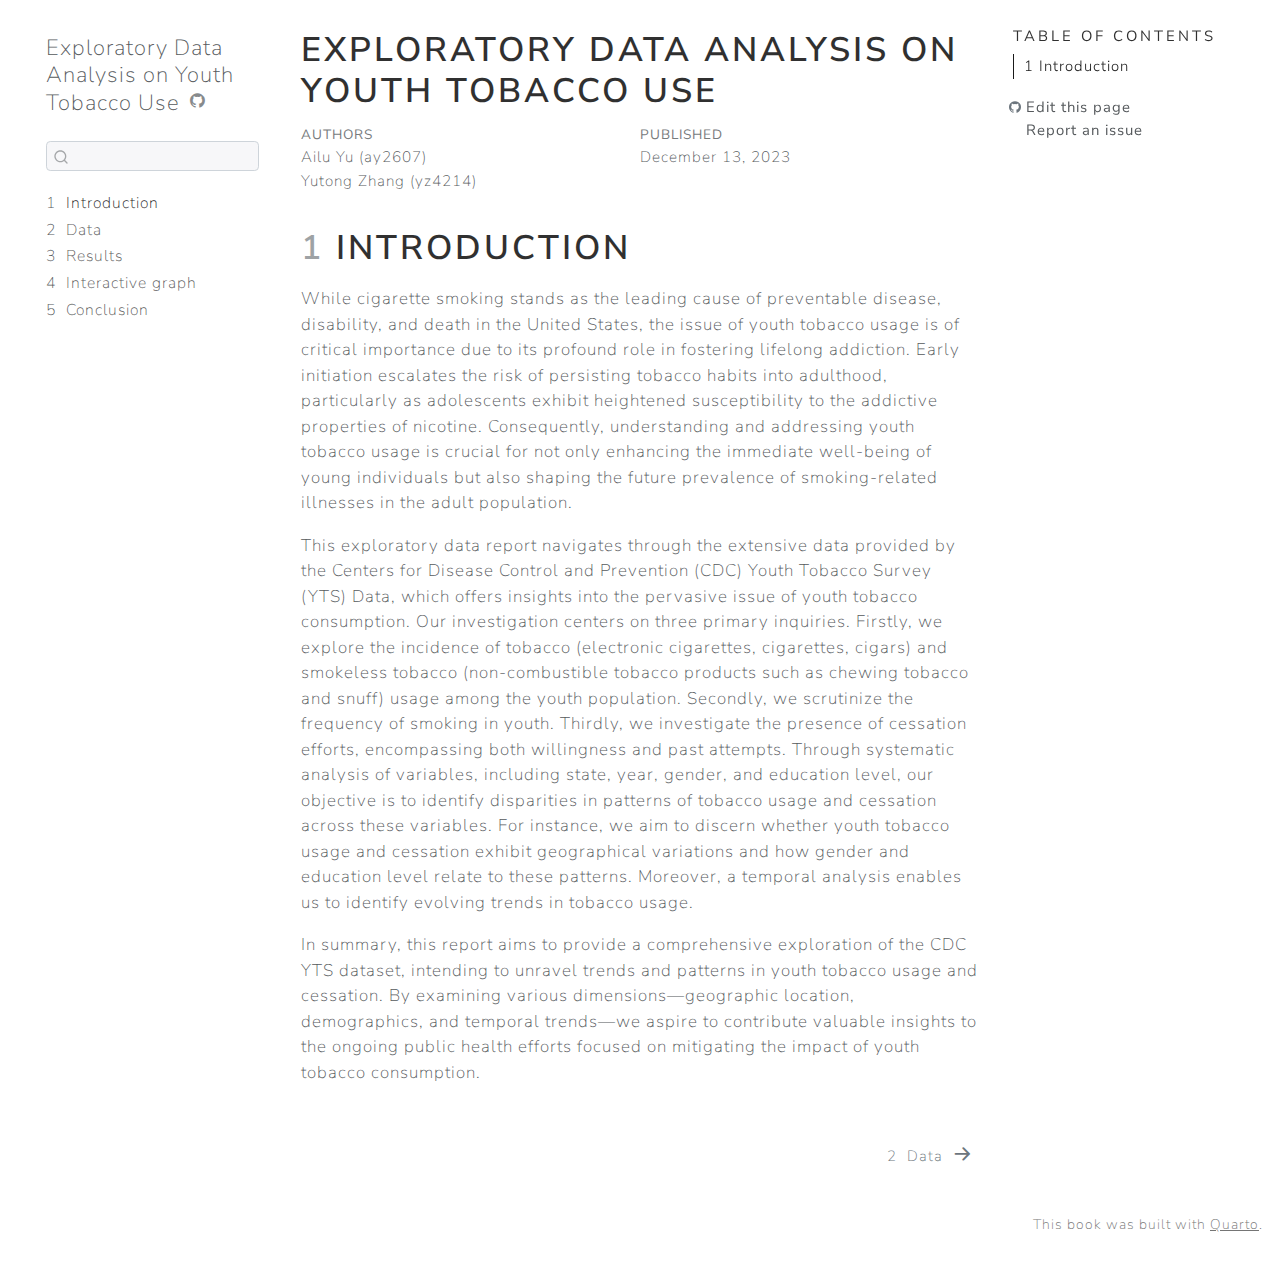
==== commit 8ce613a2: "Updated result section" ====
--- a/docs/index.html
+++ b/docs/index.html
@@ -2,13 +2,13 @@
 <html xmlns="http://www.w3.org/1999/xhtml" lang="en" xml:lang="en"><head>
 
 <meta charset="utf-8">
-<meta name="generator" content="quarto-1.3.433">
+<meta name="generator" content="quarto-1.3.353">
 
 <meta name="viewport" content="width=device-width, initial-scale=1.0, user-scalable=yes">
 
 <meta name="author" content="Ailu Yu (ay2607)">
 <meta name="author" content="Yutong Zhang (yz4214)">
-<meta name="dcterms.date" content="2023-11-29">
+<meta name="dcterms.date" content="2023-12-13">
 
 <title>Exploratory Data Analysis on Youth Tobacco Use</title>
 <style>
@@ -59,8 +59,7 @@
     "search-more-matches-text": "more matches in this document",
     "search-clear-button-title": "Clear",
     "search-detached-cancel-button-title": "Cancel",
-    "search-submit-button-title": "Submit",
-    "search-label": "Search"
+    "search-submit-button-title": "Submit"
   }
 }</script>
 
@@ -79,7 +78,7 @@
       <nav class="quarto-page-breadcrumbs" aria-label="breadcrumb"><ol class="breadcrumb"><li class="breadcrumb-item"><a href="./index.html"><span class="chapter-number">1</span>&nbsp; <span class="chapter-title">Introduction</span></a></li></ol></nav>
       <a class="flex-grow-1" role="button" data-bs-toggle="collapse" data-bs-target="#quarto-sidebar,#quarto-sidebar-glass" aria-controls="quarto-sidebar" aria-expanded="false" aria-label="Toggle sidebar navigation" onclick="if (window.quartoToggleHeadroom) { window.quartoToggleHeadroom(); }">      
       </a>
-      <button type="button" class="btn quarto-search-button" aria-label="" onclick="window.quartoOpenSearch();">
+      <button type="button" class="btn quarto-search-button" aria-label="Search" onclick="window.quartoOpenSearch();">
         <i class="bi bi-search"></i>
       </button>
     </div>
@@ -93,7 +92,7 @@
     <div class="sidebar-title mb-0 py-0">
       <a href="./">Exploratory Data Analysis on Youth Tobacco Use</a> 
         <div class="sidebar-tools-main">
-    <a href="https://github.com/yutongzhang37/tobacco" rel="" title="Source Code" class="quarto-navigation-tool px-1" aria-label="Source Code"><i class="bi bi-github"></i></a>
+    <a href="https://github.com/yutongzhang37/tobacco" title="Source Code" class="quarto-navigation-tool px-1" aria-label="Source Code"><i class="bi bi-github"></i></a>
 </div>
     </div>
       </div>
@@ -171,7 +170,7 @@
     <div>
     <div class="quarto-title-meta-heading">Published</div>
     <div class="quarto-title-meta-contents">
-      <p class="date">November 29, 2023</p>
+      <p class="date">December 13, 2023</p>
     </div>
   </div>
   
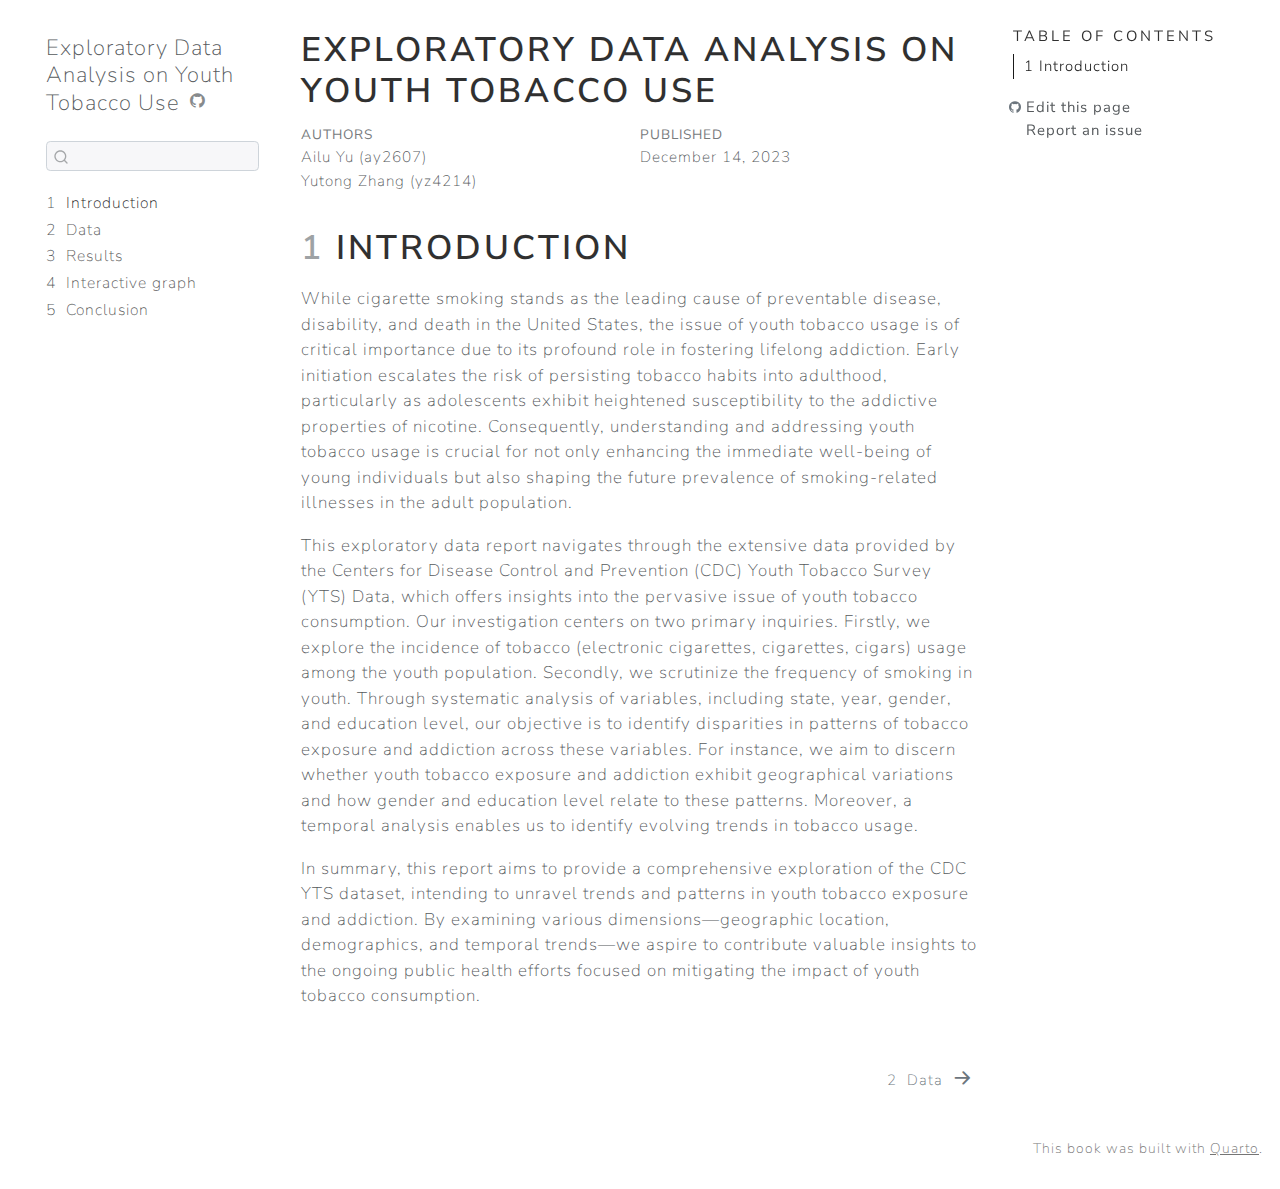
==== commit 0cd32d62: "Update Intro" ====
--- a/docs/index.html
+++ b/docs/index.html
@@ -8,7 +8,7 @@
 
 <meta name="author" content="Ailu Yu (ay2607)">
 <meta name="author" content="Yutong Zhang (yz4214)">
-<meta name="dcterms.date" content="2023-12-13">
+<meta name="dcterms.date" content="2023-12-14">
 
 <title>Exploratory Data Analysis on Youth Tobacco Use</title>
 <style>
@@ -170,7 +170,7 @@
     <div>
     <div class="quarto-title-meta-heading">Published</div>
     <div class="quarto-title-meta-contents">
-      <p class="date">December 13, 2023</p>
+      <p class="date">December 14, 2023</p>
     </div>
   </div>
   
@@ -183,8 +183,8 @@
 <section id="introduction" class="level1" data-number="1">
 <h1 data-number="1"><span class="header-section-number">1</span> Introduction</h1>
 <p>While cigarette smoking stands as the leading cause of preventable disease, disability, and death in the United States, the issue of youth tobacco usage is of critical importance due to its profound role in fostering lifelong addiction. Early initiation escalates the risk of persisting tobacco habits into adulthood, particularly as adolescents exhibit heightened susceptibility to the addictive properties of nicotine. Consequently, understanding and addressing youth tobacco usage is crucial for not only enhancing the immediate well-being of young individuals but also shaping the future prevalence of smoking-related illnesses in the adult population.</p>
-<p>This exploratory data report navigates through the extensive data provided by the Centers for Disease Control and Prevention (CDC) Youth Tobacco Survey (YTS) Data, which offers insights into the pervasive issue of youth tobacco consumption. Our investigation centers on three primary inquiries. Firstly, we explore the incidence of tobacco (electronic cigarettes, cigarettes, cigars) and smokeless tobacco (non-combustible tobacco products such as chewing tobacco and snuff) usage among the youth population. Secondly, we scrutinize the frequency of smoking in youth. Thirdly, we investigate the presence of cessation efforts, encompassing both willingness and past attempts. Through systematic analysis of variables, including state, year, gender, and education level, our objective is to identify disparities in patterns of tobacco usage and cessation across these variables. For instance, we aim to discern whether youth tobacco usage and cessation exhibit geographical variations and how gender and education level relate to these patterns. Moreover, a temporal analysis enables us to identify evolving trends in tobacco usage.</p>
-<p>In summary, this report aims to provide a comprehensive exploration of the CDC YTS dataset, intending to unravel trends and patterns in youth tobacco usage and cessation. By examining various dimensions—geographic location, demographics, and temporal trends—we aspire to contribute valuable insights to the ongoing public health efforts focused on mitigating the impact of youth tobacco consumption.</p>
+<p>This exploratory data report navigates through the extensive data provided by the Centers for Disease Control and Prevention (CDC) Youth Tobacco Survey (YTS) Data, which offers insights into the pervasive issue of youth tobacco consumption. Our investigation centers on two primary inquiries. Firstly, we explore the incidence of tobacco (electronic cigarettes, cigarettes, cigars) usage among the youth population. Secondly, we scrutinize the frequency of smoking in youth. Through systematic analysis of variables, including state, year, gender, and education level, our objective is to identify disparities in patterns of tobacco exposure and addiction across these variables. For instance, we aim to discern whether youth tobacco exposure and addiction exhibit geographical variations and how gender and education level relate to these patterns. Moreover, a temporal analysis enables us to identify evolving trends in tobacco usage.</p>
+<p>In summary, this report aims to provide a comprehensive exploration of the CDC YTS dataset, intending to unravel trends and patterns in youth tobacco exposure and addiction. By examining various dimensions—geographic location, demographics, and temporal trends—we aspire to contribute valuable insights to the ongoing public health efforts focused on mitigating the impact of youth tobacco consumption.</p>
 
 
 </section>
